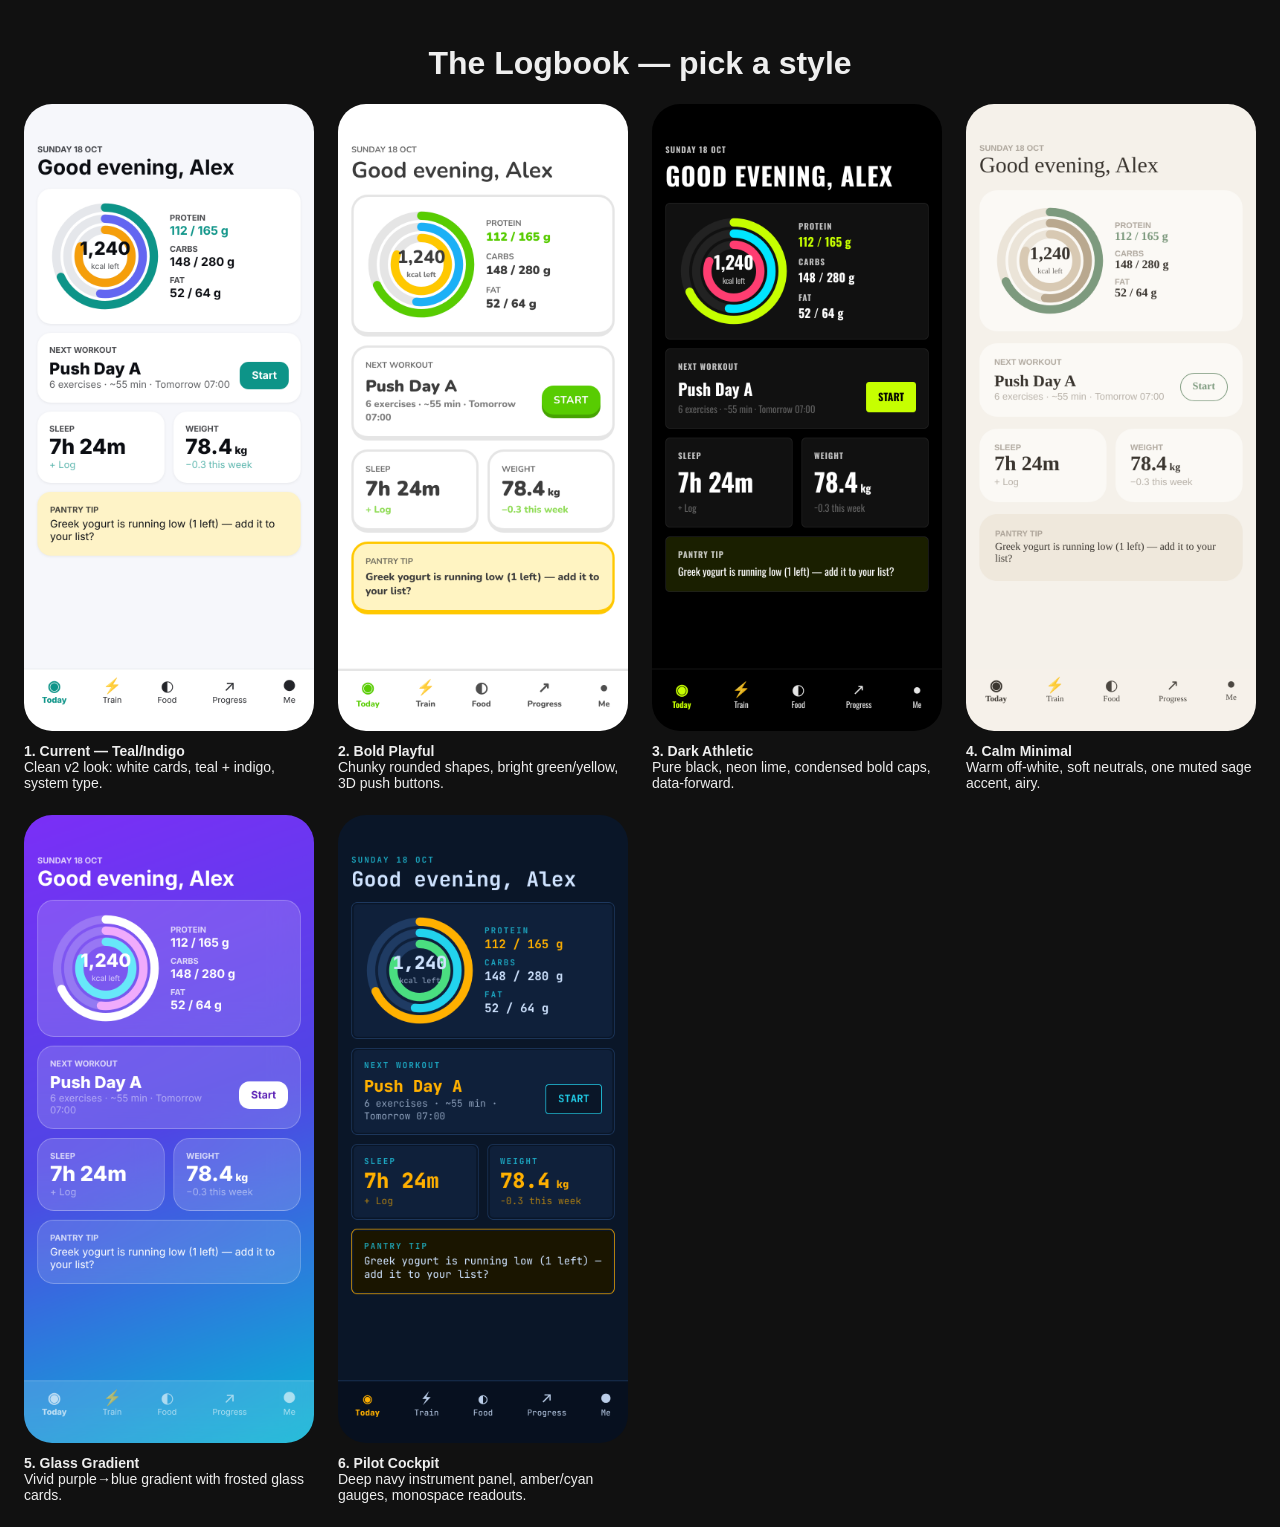
==== styles/index.html @ 6b1b97ef "Add style gallery at /styles/" ====
<!doctype html><meta charset=utf-8><meta name=viewport content="width=device-width"><title>Logbook styles</title><style>body{font-family:-apple-system,sans-serif;background:#111;color:#eee;margin:0;padding:24px}h1{text-align:center}main{display:grid;grid-template-columns:repeat(auto-fill,minmax(260px,1fr));gap:24px;max-width:1300px;margin:auto}img{width:100%;border-radius:28px}figure{margin:0}figcaption{font-size:14px;margin-top:8px}</style><h1>The Logbook — pick a style</h1><main><figure><a href="style-1.html"><img src="shots/style-1.png"></a><figcaption><b>1. Current — Teal/Indigo</b><br>Clean v2 look: white cards, teal + indigo, system type.</figcaption></figure><figure><a href="style-2.html"><img src="shots/style-2.png"></a><figcaption><b>2. Bold Playful</b><br>Chunky rounded shapes, bright green/yellow, 3D push buttons.</figcaption></figure><figure><a href="style-3.html"><img src="shots/style-3.png"></a><figcaption><b>3. Dark Athletic</b><br>Pure black, neon lime, condensed bold caps, data-forward.</figcaption></figure><figure><a href="style-4.html"><img src="shots/style-4.png"></a><figcaption><b>4. Calm Minimal</b><br>Warm off-white, soft neutrals, one muted sage accent, airy.</figcaption></figure><figure><a href="style-5.html"><img src="shots/style-5.png"></a><figcaption><b>5. Glass Gradient</b><br>Vivid purple→blue gradient with frosted glass cards.</figcaption></figure><figure><a href="style-6.html"><img src="shots/style-6.png"></a><figcaption><b>6. Pilot Cockpit</b><br>Deep navy instrument panel, amber/cyan gauges, monospace readouts.</figcaption></figure></main>
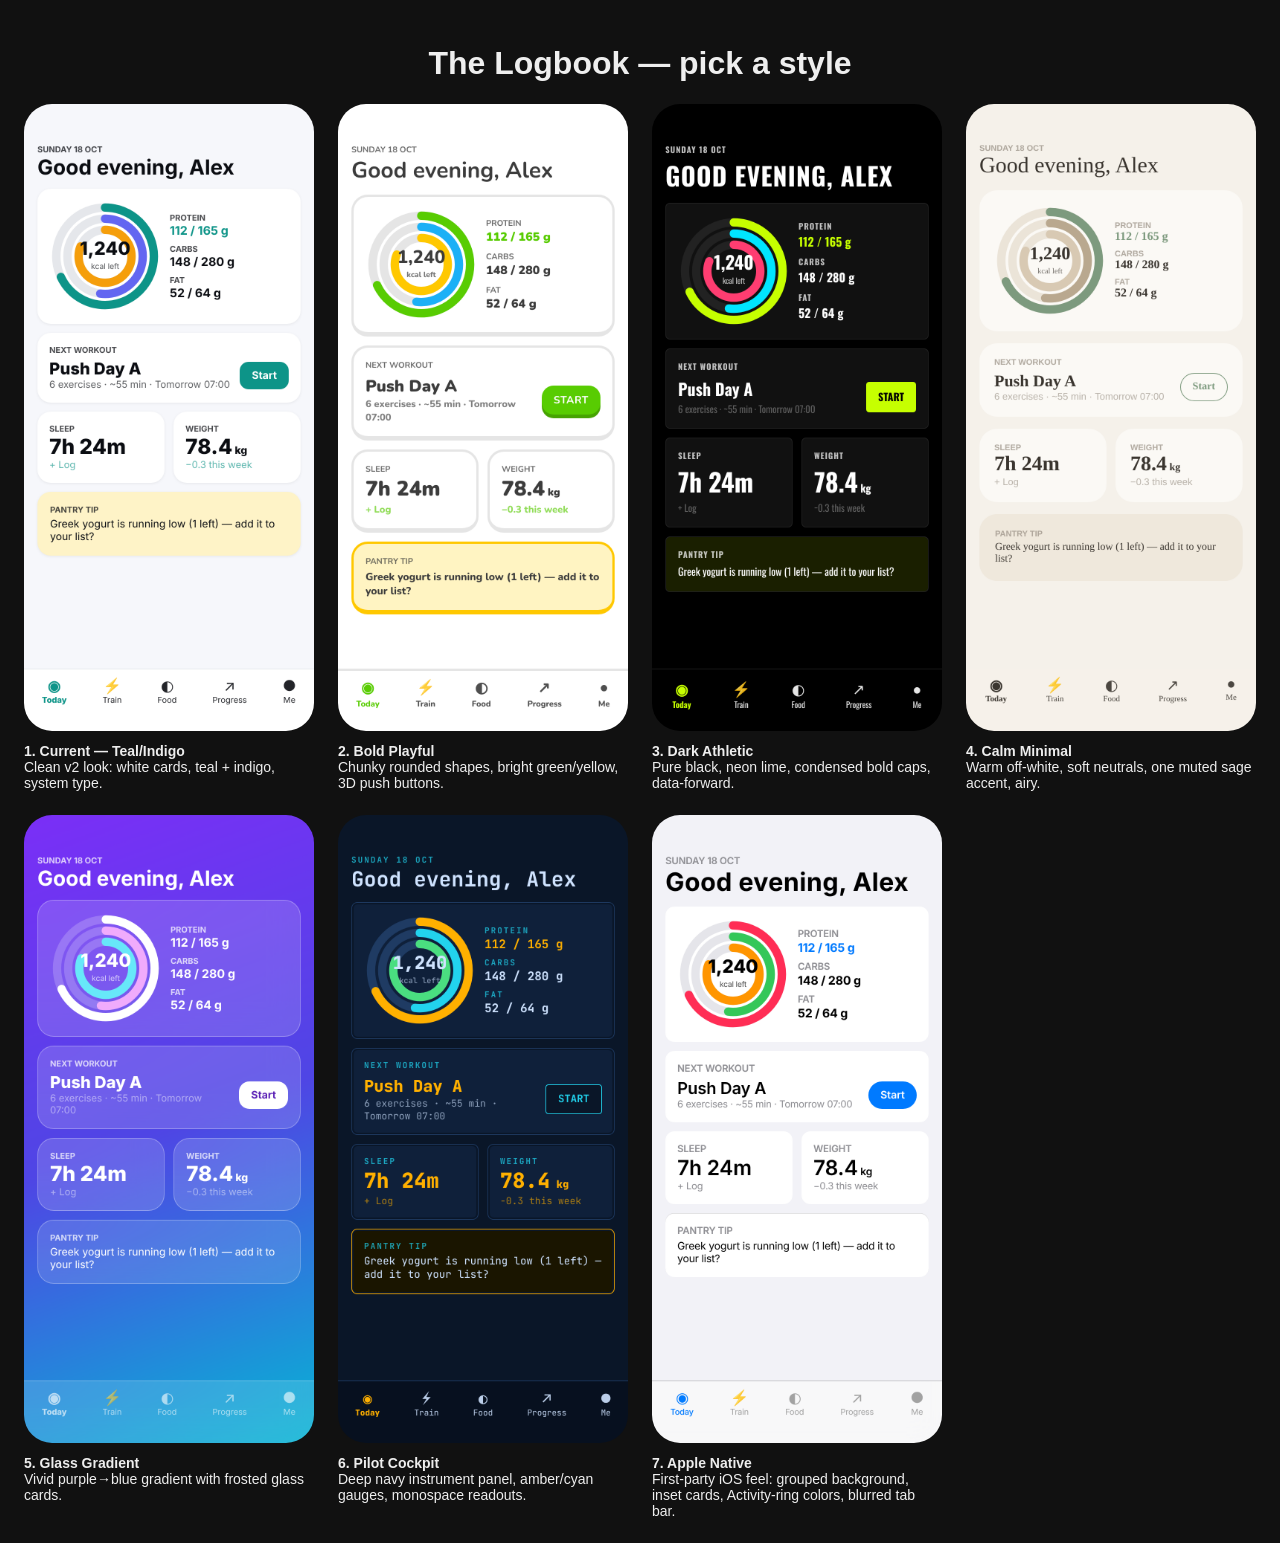
==== commit beeb7898: "Add Apple Native style" ====
--- a/styles/index.html
+++ b/styles/index.html
@@ -1 +1 @@
-<!doctype html><meta charset=utf-8><meta name=viewport content="width=device-width"><title>Logbook styles</title><style>body{font-family:-apple-system,sans-serif;background:#111;color:#eee;margin:0;padding:24px}h1{text-align:center}main{display:grid;grid-template-columns:repeat(auto-fill,minmax(260px,1fr));gap:24px;max-width:1300px;margin:auto}img{width:100%;border-radius:28px}figure{margin:0}figcaption{font-size:14px;margin-top:8px}</style><h1>The Logbook — pick a style</h1><main><figure><a href="style-1.html"><img src="shots/style-1.png"></a><figcaption><b>1. Current — Teal/Indigo</b><br>Clean v2 look: white cards, teal + indigo, system type.</figcaption></figure><figure><a href="style-2.html"><img src="shots/style-2.png"></a><figcaption><b>2. Bold Playful</b><br>Chunky rounded shapes, bright green/yellow, 3D push buttons.</figcaption></figure><figure><a href="style-3.html"><img src="shots/style-3.png"></a><figcaption><b>3. Dark Athletic</b><br>Pure black, neon lime, condensed bold caps, data-forward.</figcaption></figure><figure><a href="style-4.html"><img src="shots/style-4.png"></a><figcaption><b>4. Calm Minimal</b><br>Warm off-white, soft neutrals, one muted sage accent, airy.</figcaption></figure><figure><a href="style-5.html"><img src="shots/style-5.png"></a><figcaption><b>5. Glass Gradient</b><br>Vivid purple→blue gradient with frosted glass cards.</figcaption></figure><figure><a href="style-6.html"><img src="shots/style-6.png"></a><figcaption><b>6. Pilot Cockpit</b><br>Deep navy instrument panel, amber/cyan gauges, monospace readouts.</figcaption></figure></main>+<!doctype html><meta charset=utf-8><meta name=viewport content="width=device-width"><title>Logbook styles</title><style>body{font-family:-apple-system,sans-serif;background:#111;color:#eee;margin:0;padding:24px}h1{text-align:center}main{display:grid;grid-template-columns:repeat(auto-fill,minmax(260px,1fr));gap:24px;max-width:1300px;margin:auto}img{width:100%;border-radius:28px}figure{margin:0}figcaption{font-size:14px;margin-top:8px}</style><h1>The Logbook — pick a style</h1><main><figure><a href="style-1.html"><img src="shots/style-1.png"></a><figcaption><b>1. Current — Teal/Indigo</b><br>Clean v2 look: white cards, teal + indigo, system type.</figcaption></figure><figure><a href="style-2.html"><img src="shots/style-2.png"></a><figcaption><b>2. Bold Playful</b><br>Chunky rounded shapes, bright green/yellow, 3D push buttons.</figcaption></figure><figure><a href="style-3.html"><img src="shots/style-3.png"></a><figcaption><b>3. Dark Athletic</b><br>Pure black, neon lime, condensed bold caps, data-forward.</figcaption></figure><figure><a href="style-4.html"><img src="shots/style-4.png"></a><figcaption><b>4. Calm Minimal</b><br>Warm off-white, soft neutrals, one muted sage accent, airy.</figcaption></figure><figure><a href="style-5.html"><img src="shots/style-5.png"></a><figcaption><b>5. Glass Gradient</b><br>Vivid purple→blue gradient with frosted glass cards.</figcaption></figure><figure><a href="style-6.html"><img src="shots/style-6.png"></a><figcaption><b>6. Pilot Cockpit</b><br>Deep navy instrument panel, amber/cyan gauges, monospace readouts.</figcaption></figure><figure><a href="style-7.html"><img src="shots/style-7.png"></a><figcaption><b>7. Apple Native</b><br>First-party iOS feel: grouped background, inset cards, Activity-ring colors, blurred tab bar.</figcaption></figure></main>
